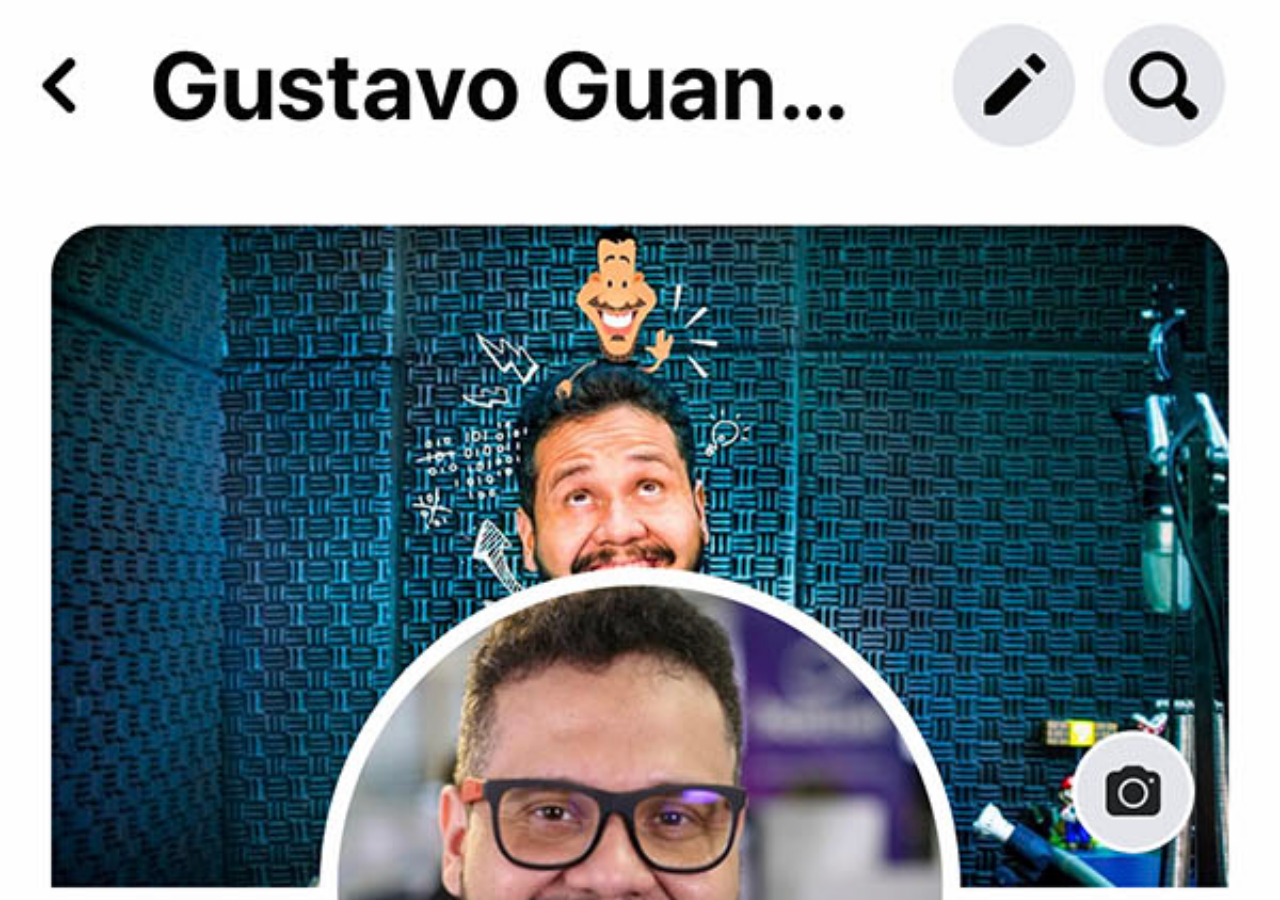
==== facebook.html @ ac6a7a94 "botões laterais com animações" ====
<!DOCTYPE html>
<html lang="pt-br">
<head>
    <meta charset="UTF-8">
    <meta http-equiv="X-UA-Compatible" content="IE=edge">
    <meta name="viewport" content="width=device-width, initial-scale=1.0">
    <title>Facebook</title>
    <style>
        * {
            margin: 0px;
            padding: 0px;
        }

        body {
            height: 100vh;
            width: 100vw;
            background-image: url(imagens/tela-facebook.jpg);
            background-position: top center;
            background-repeat: no-repeat;
            background-size: cover;
        }
    </style>
</head>
<body>
    
</body>
</html>
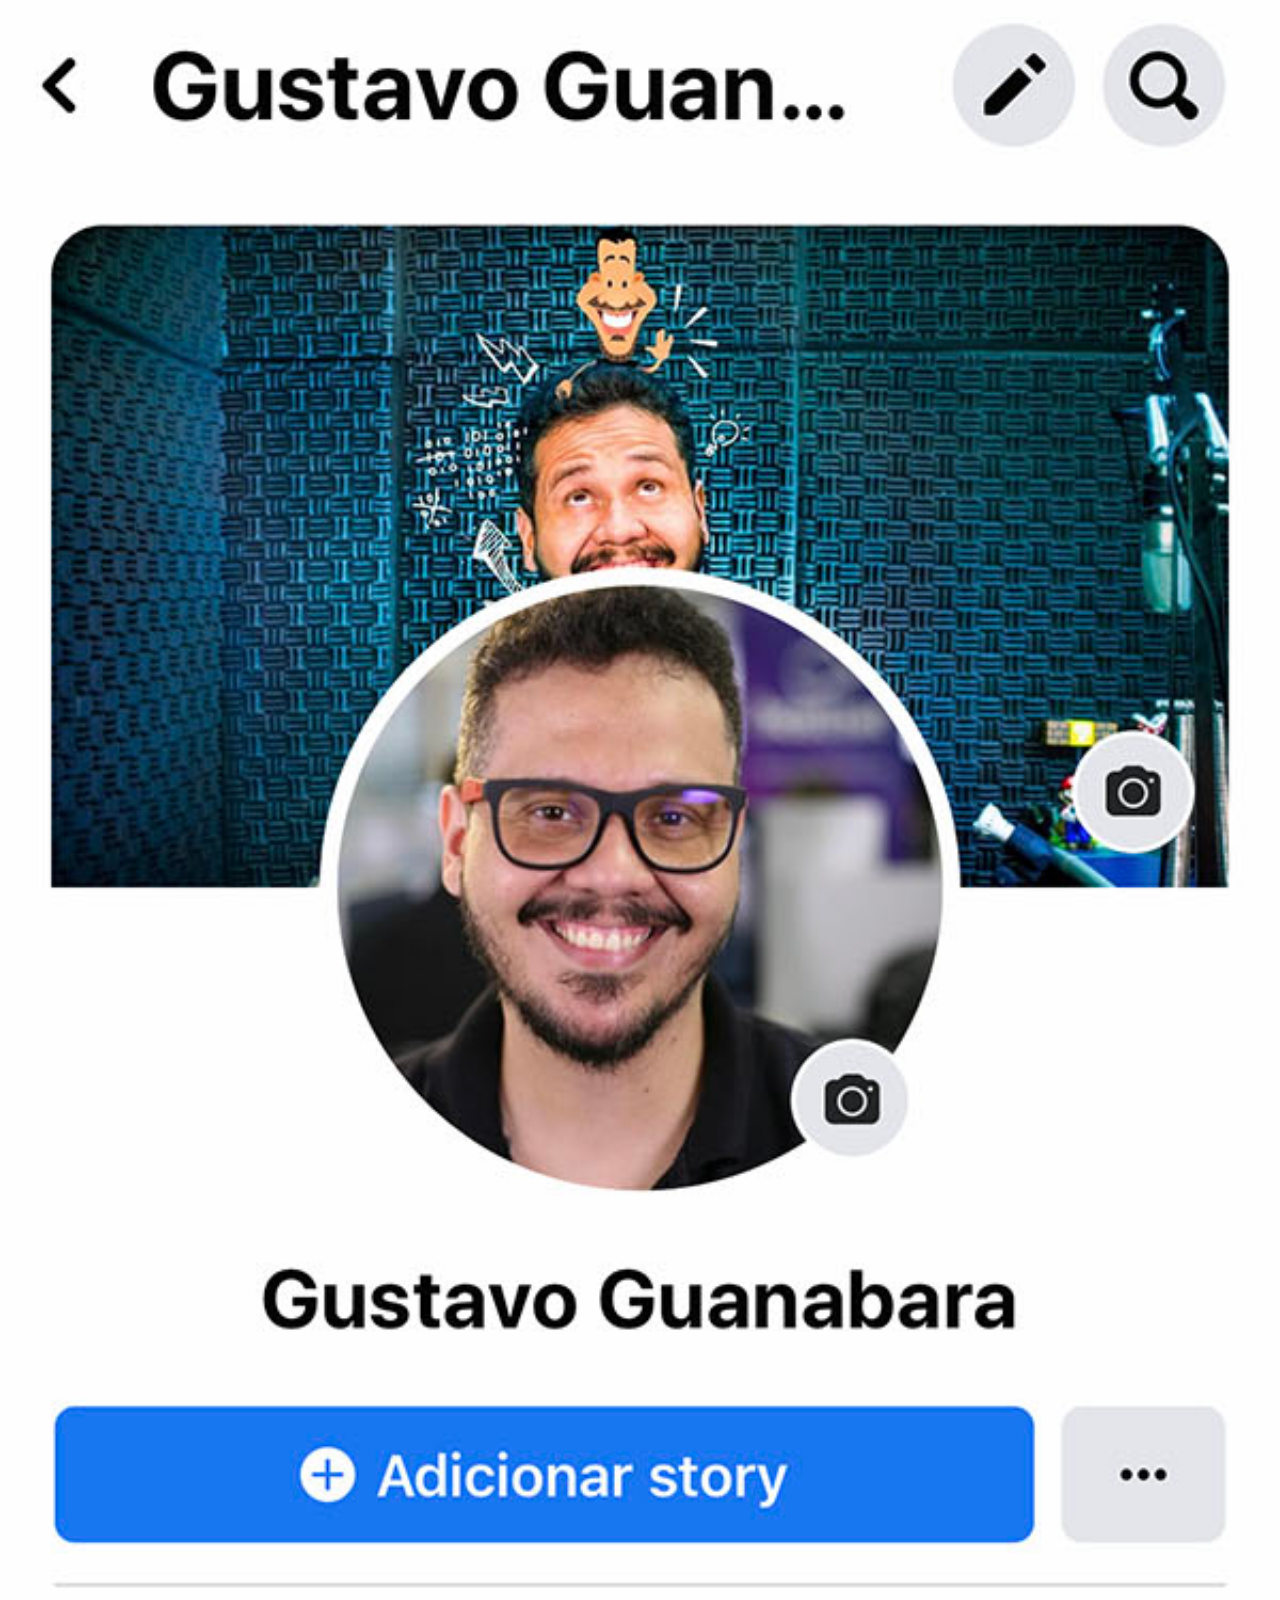
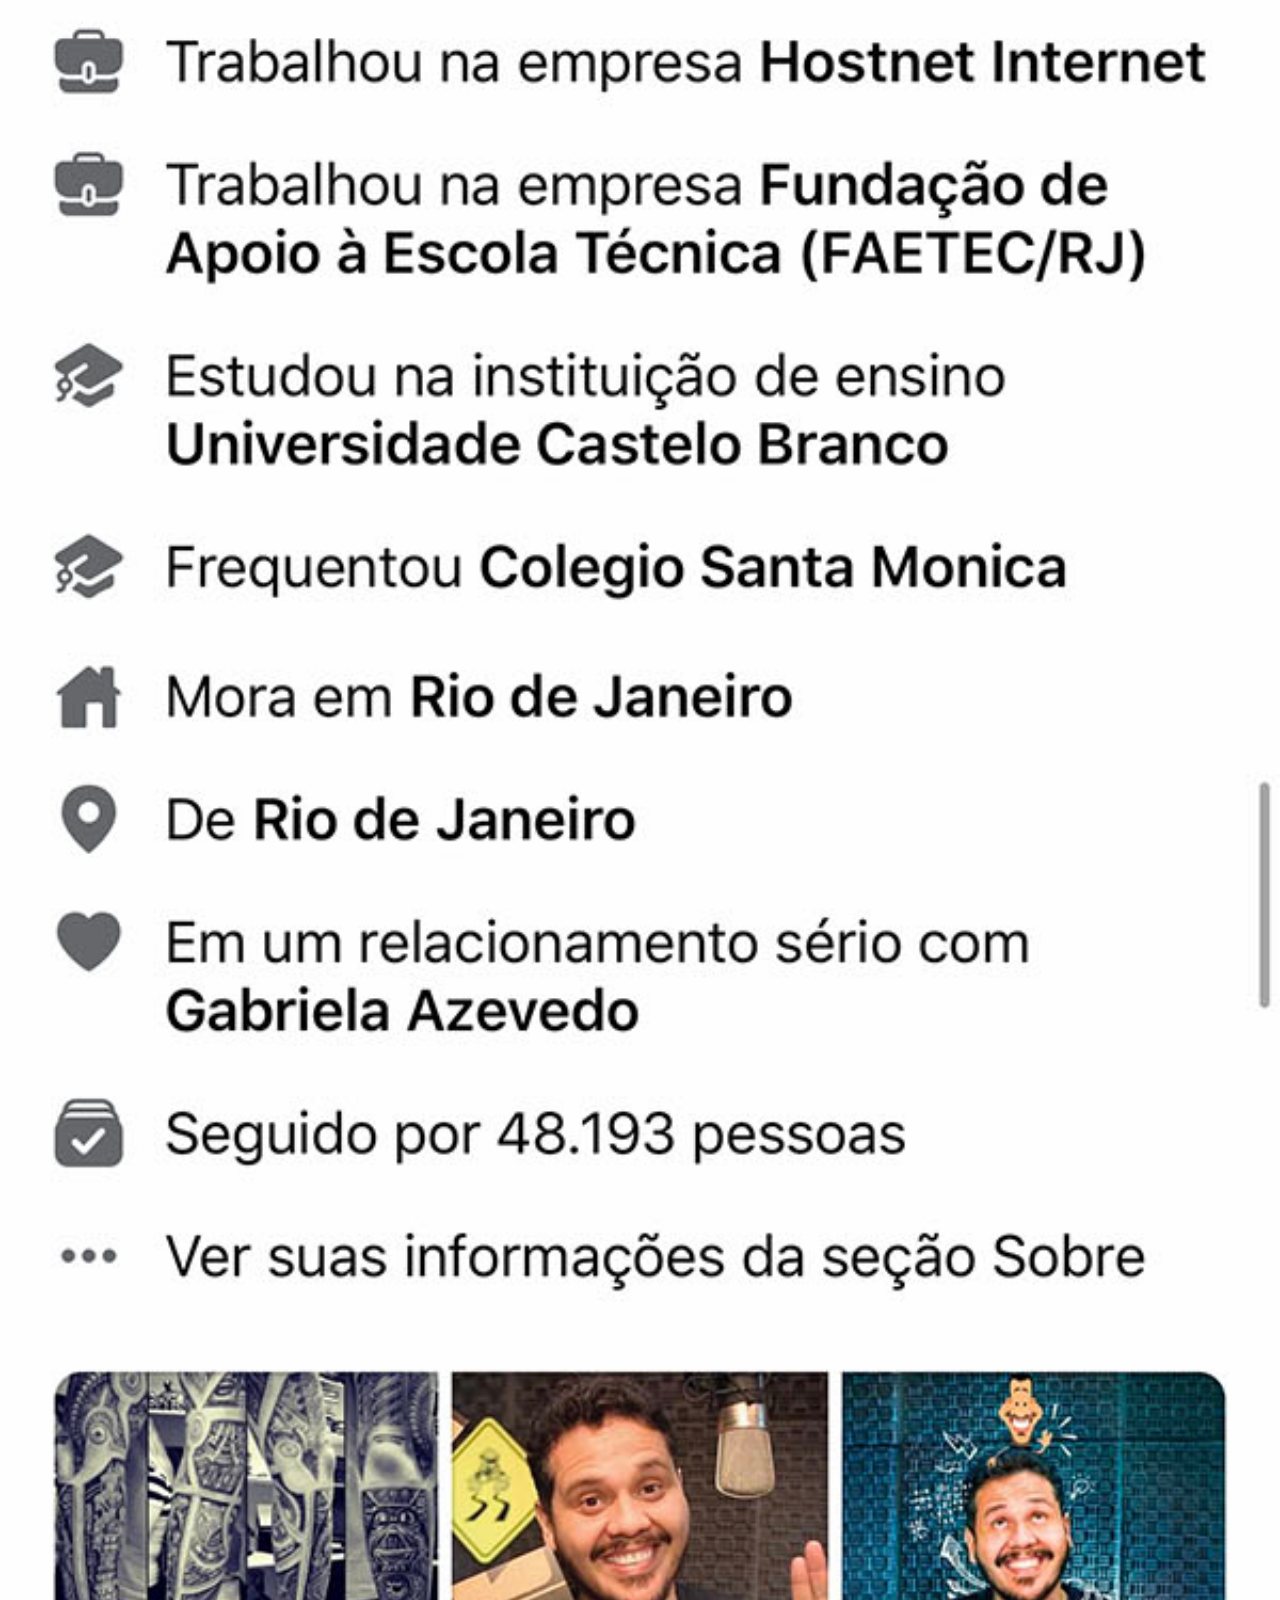
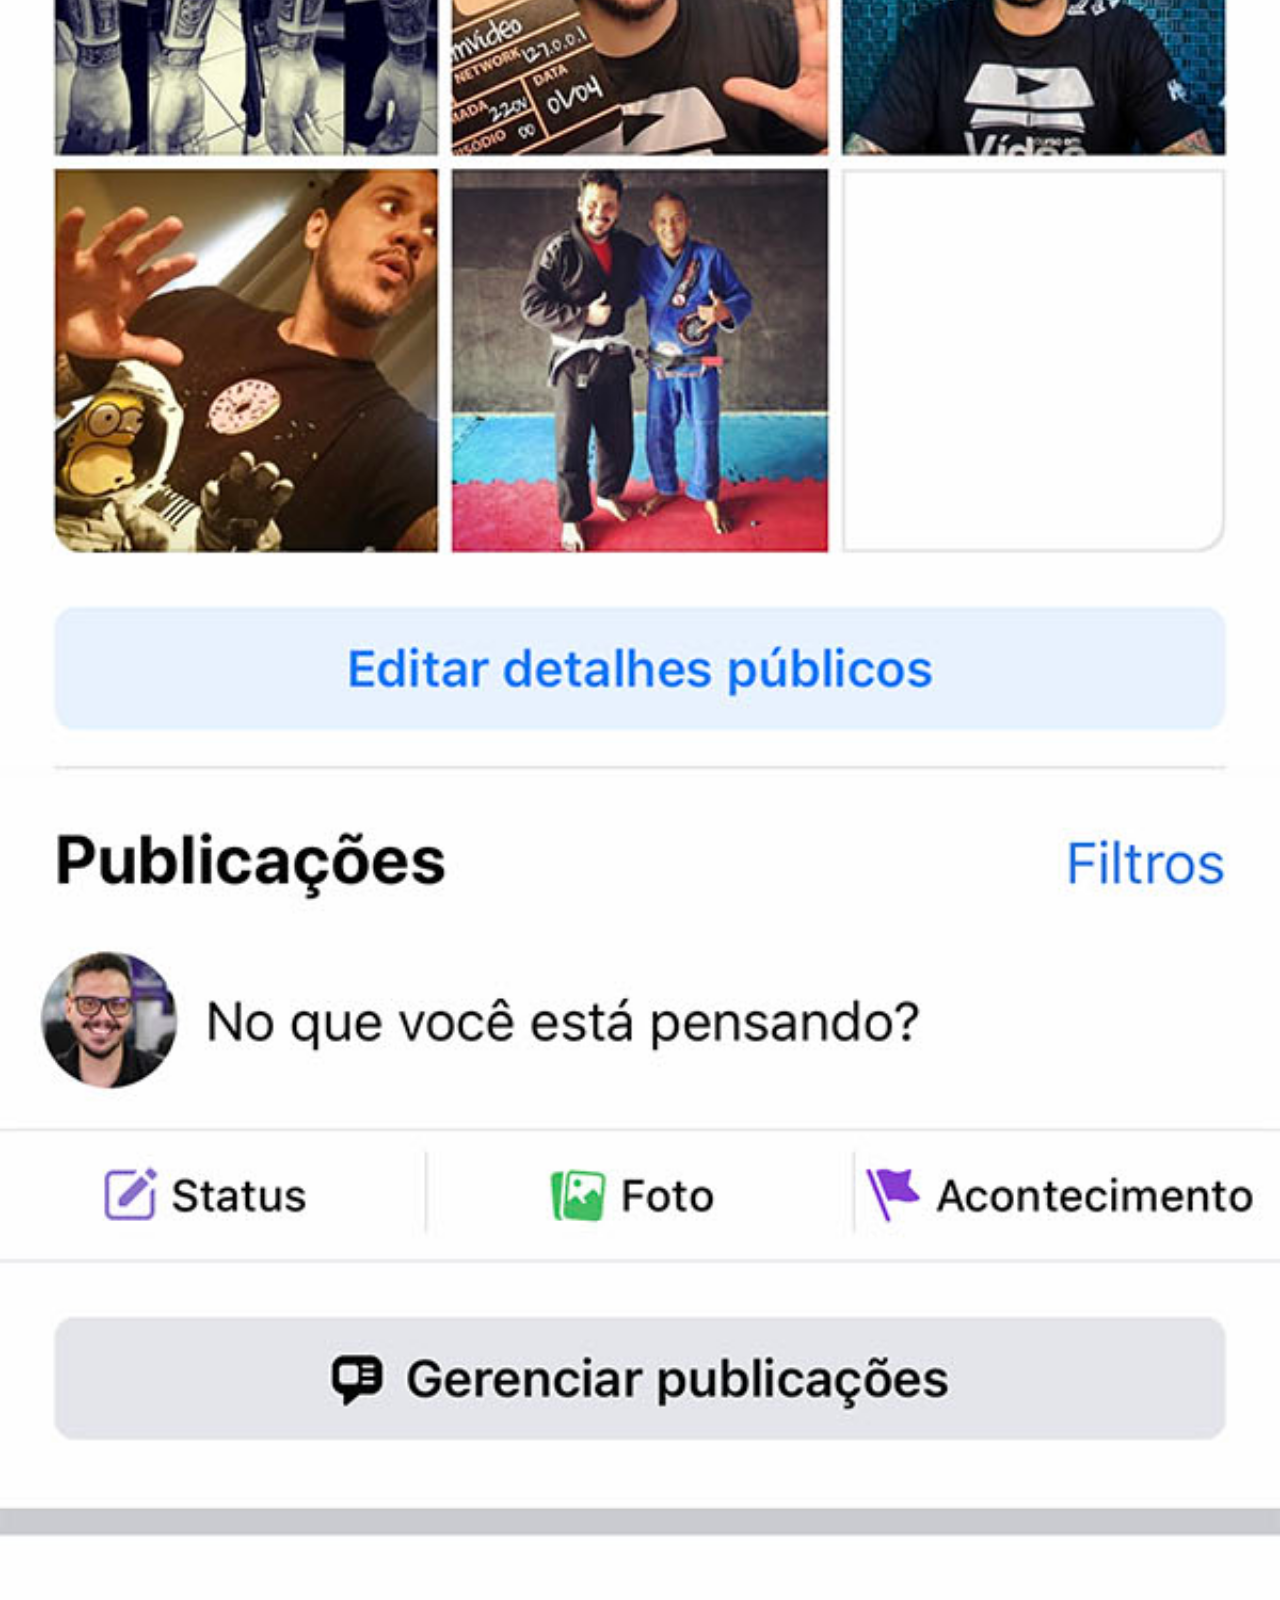
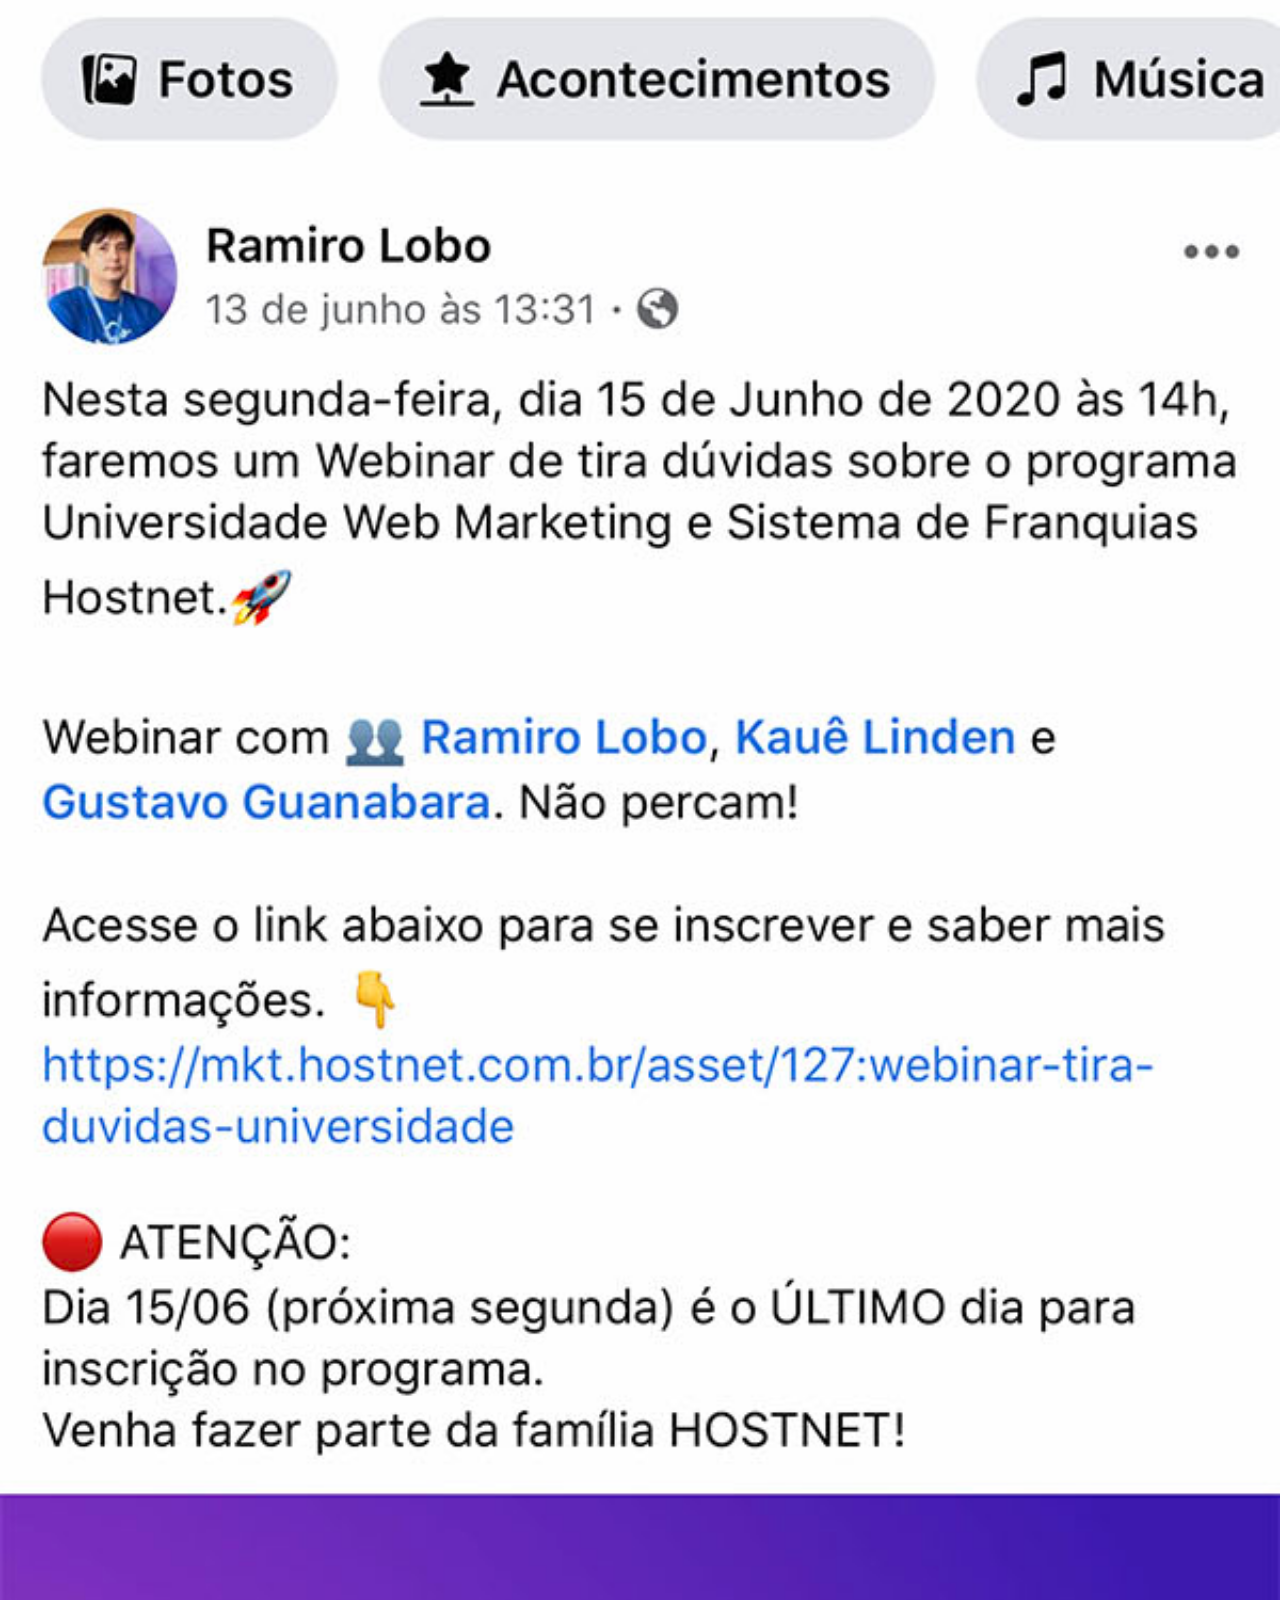
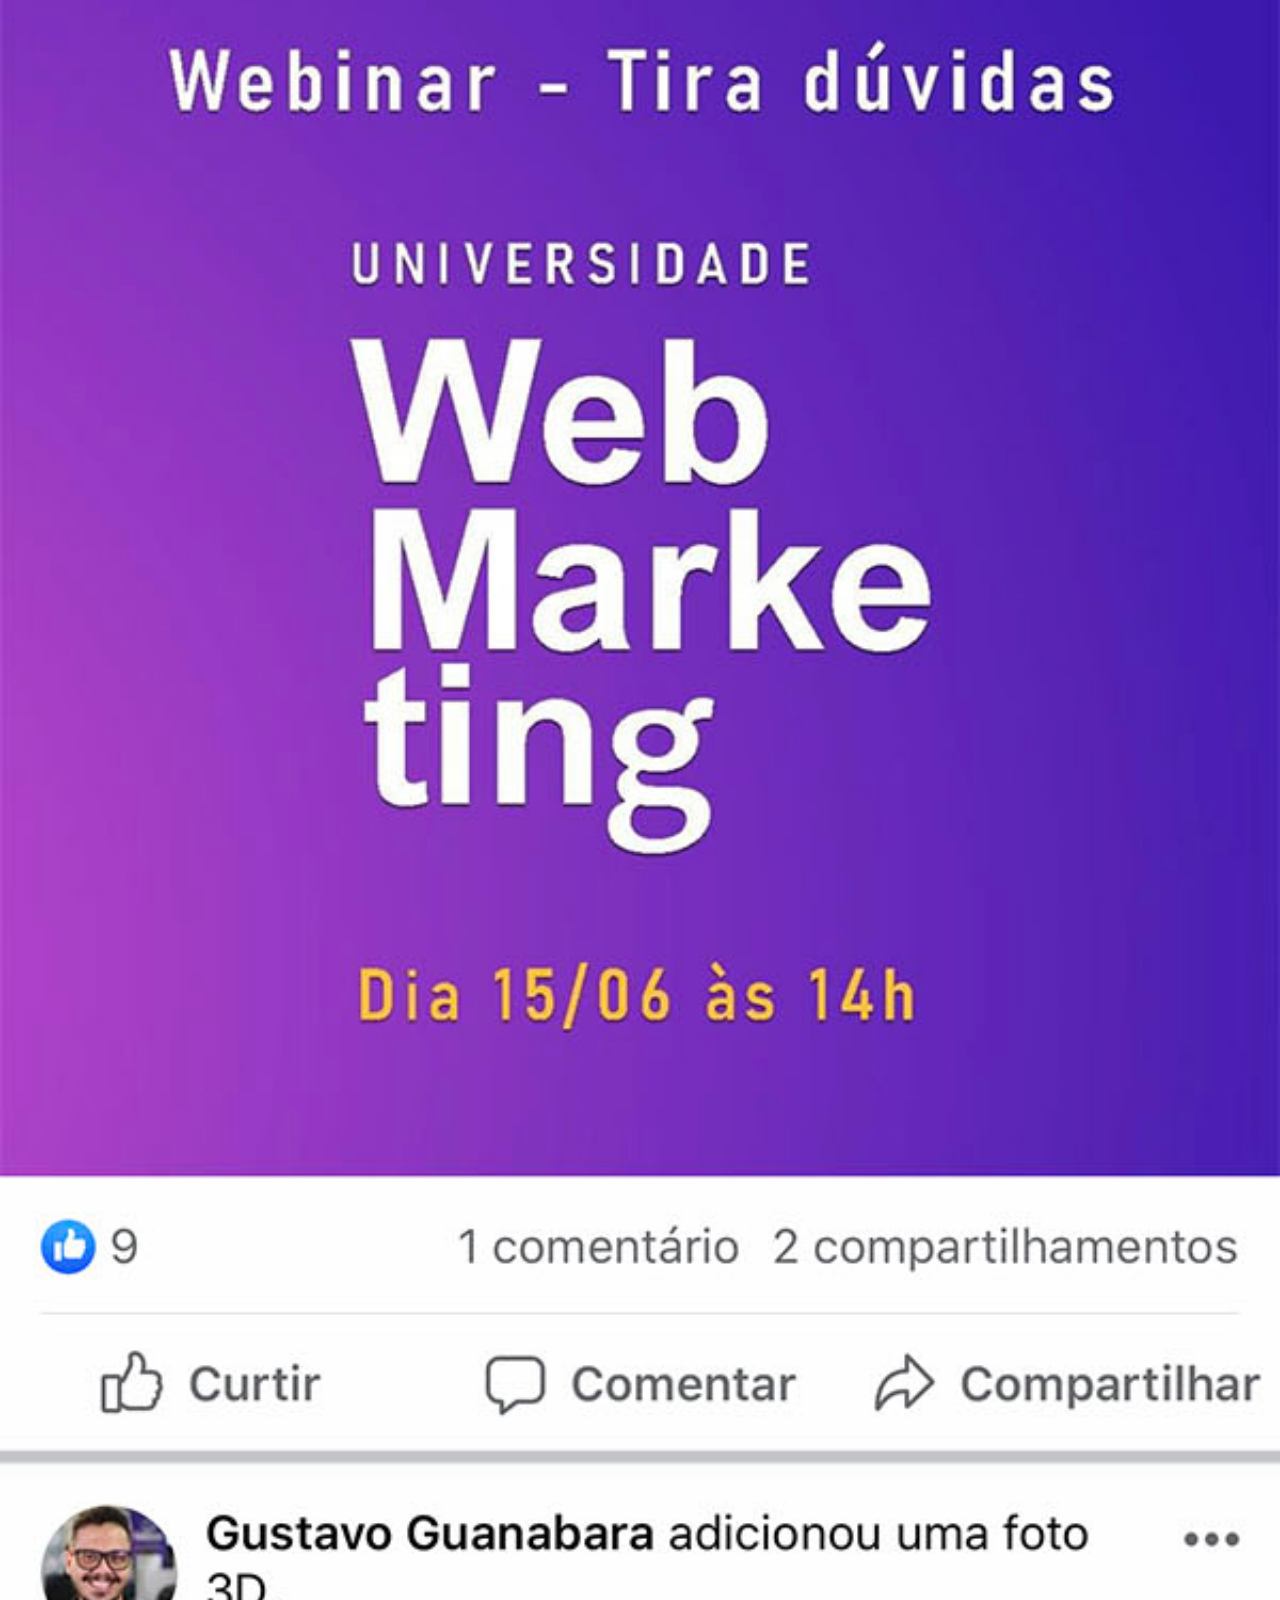
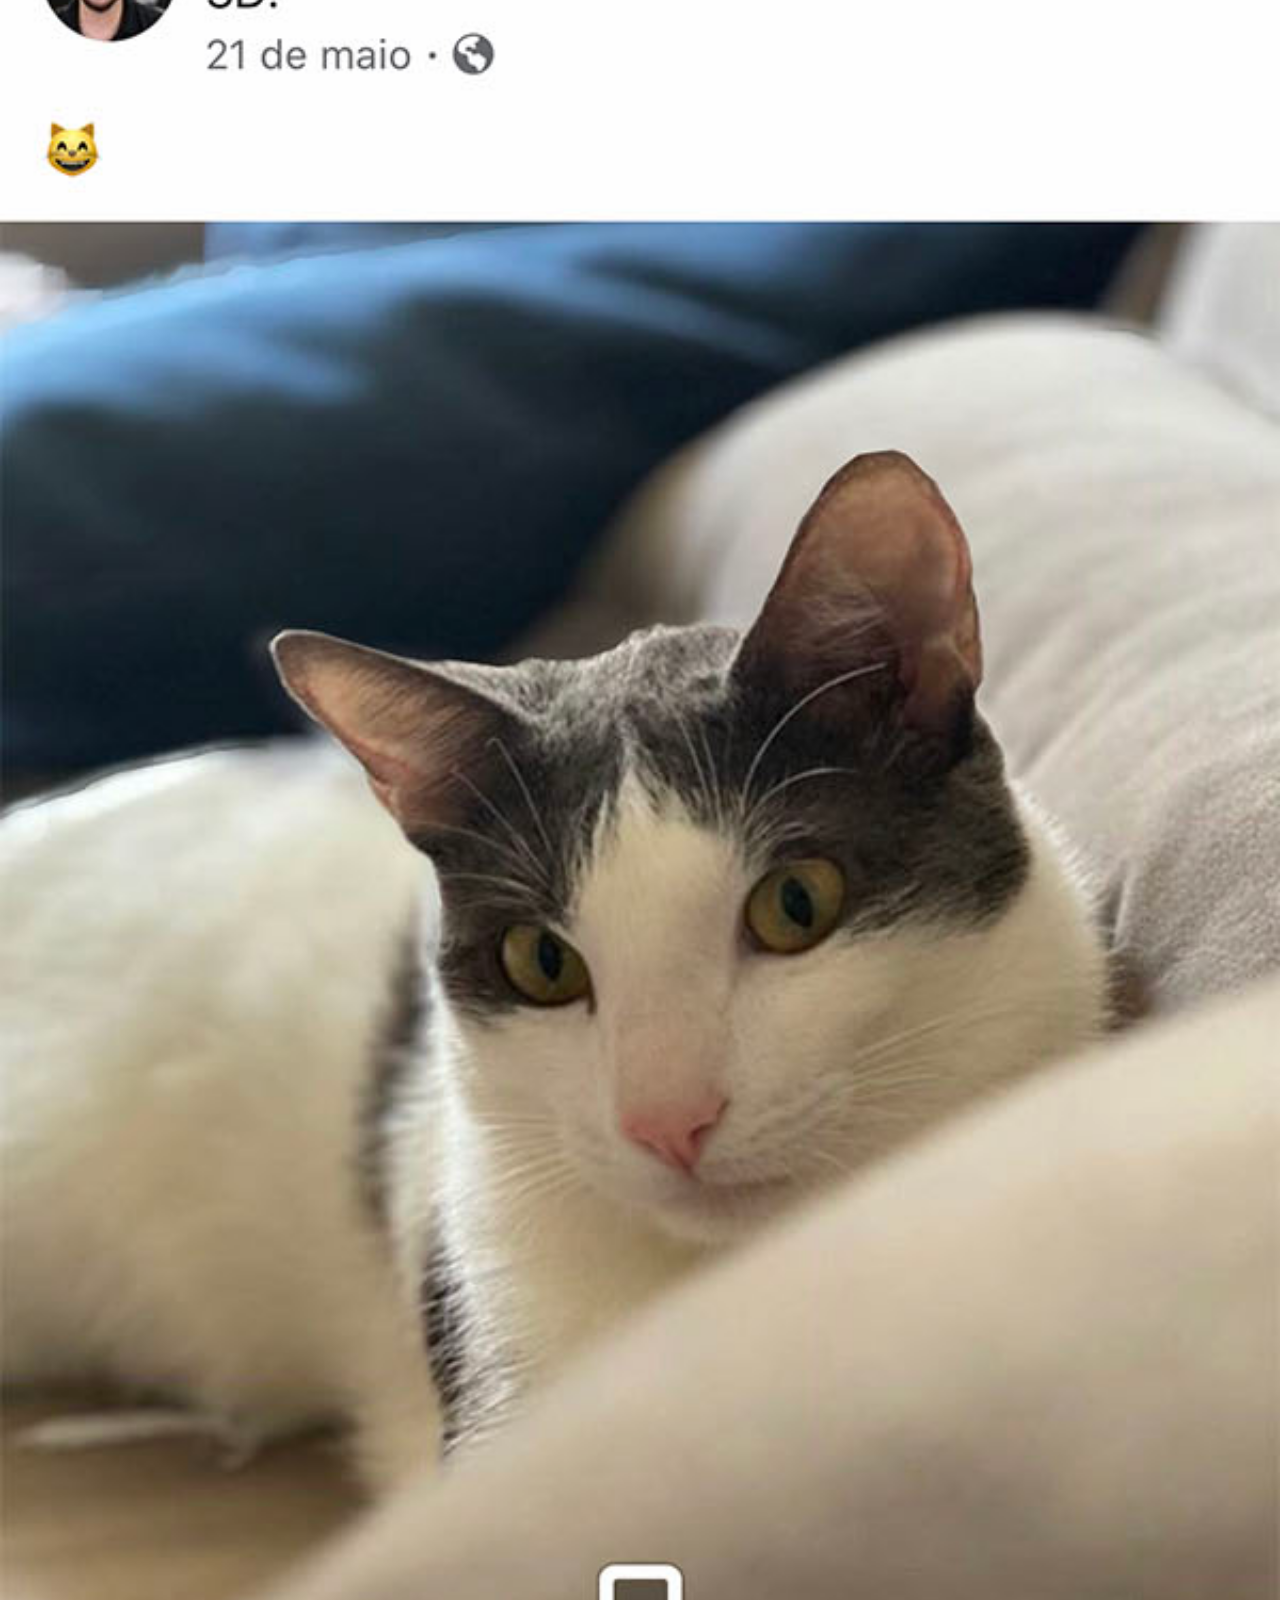
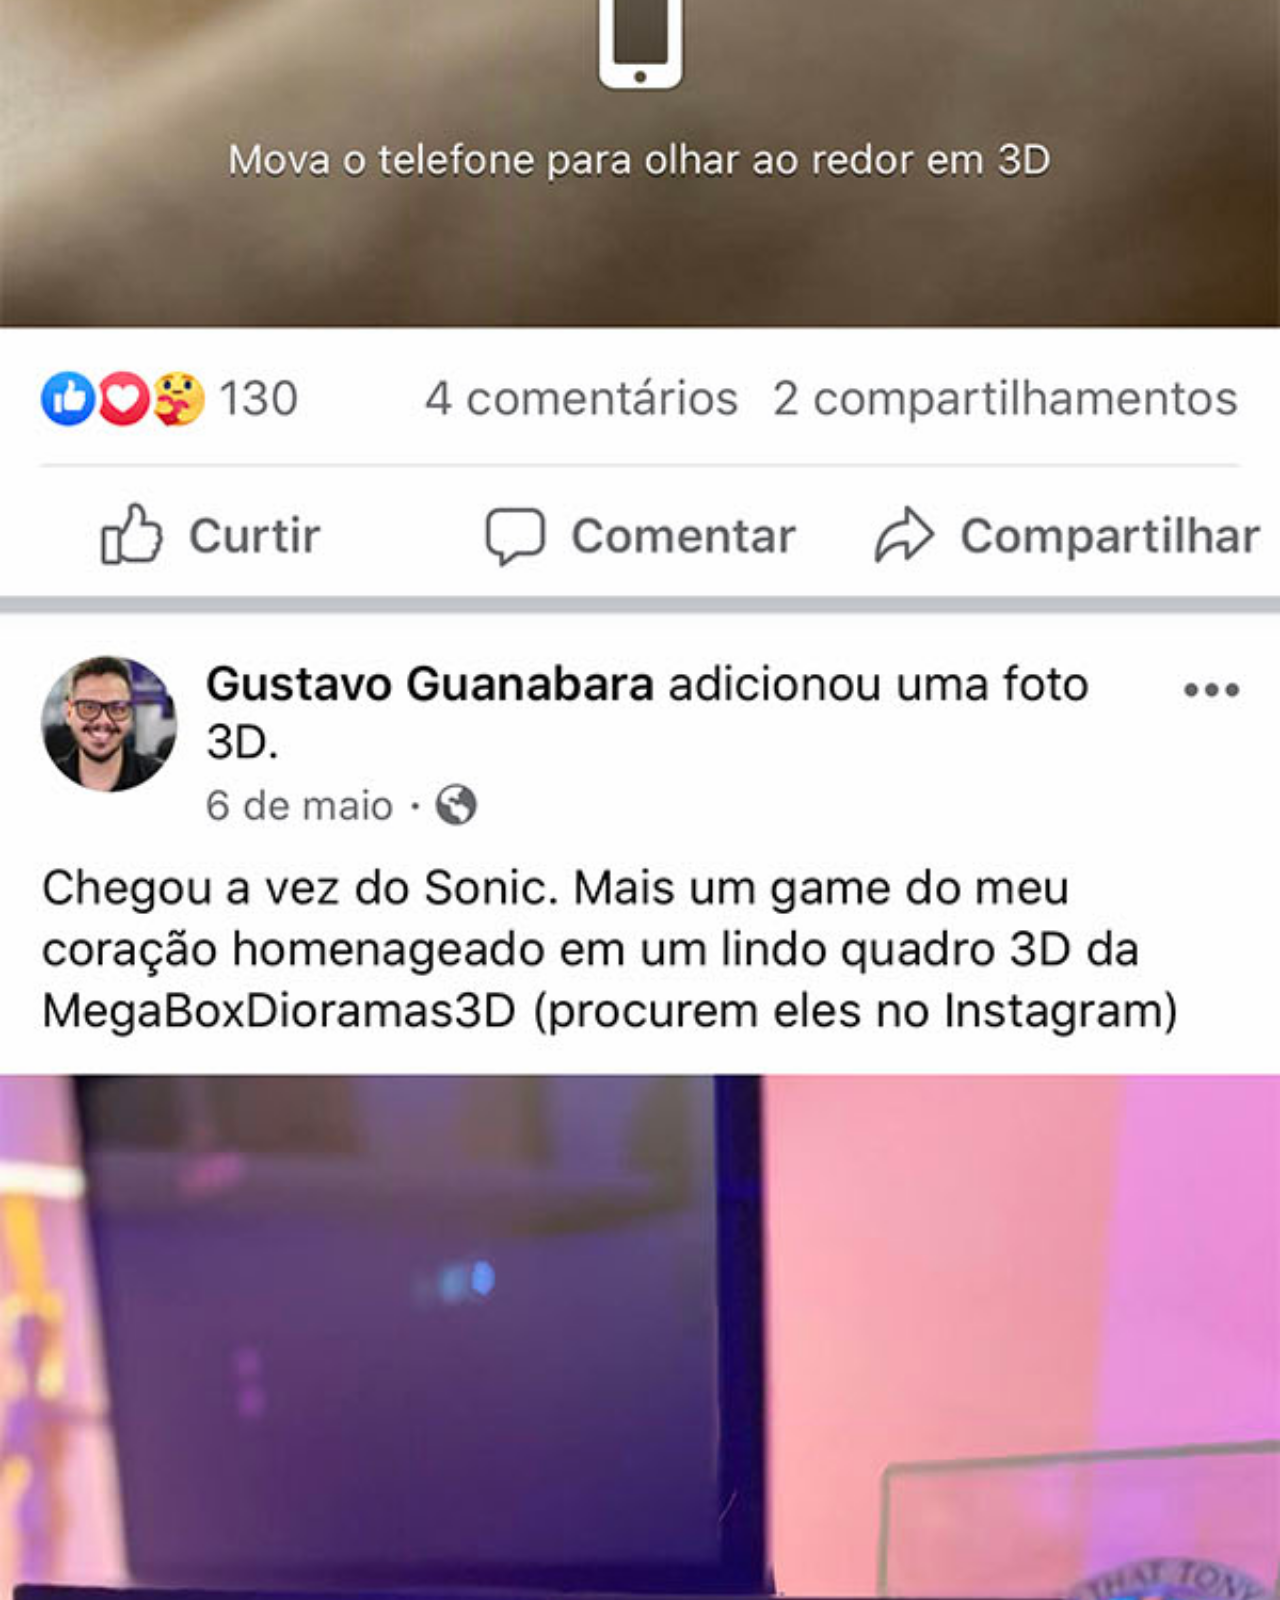
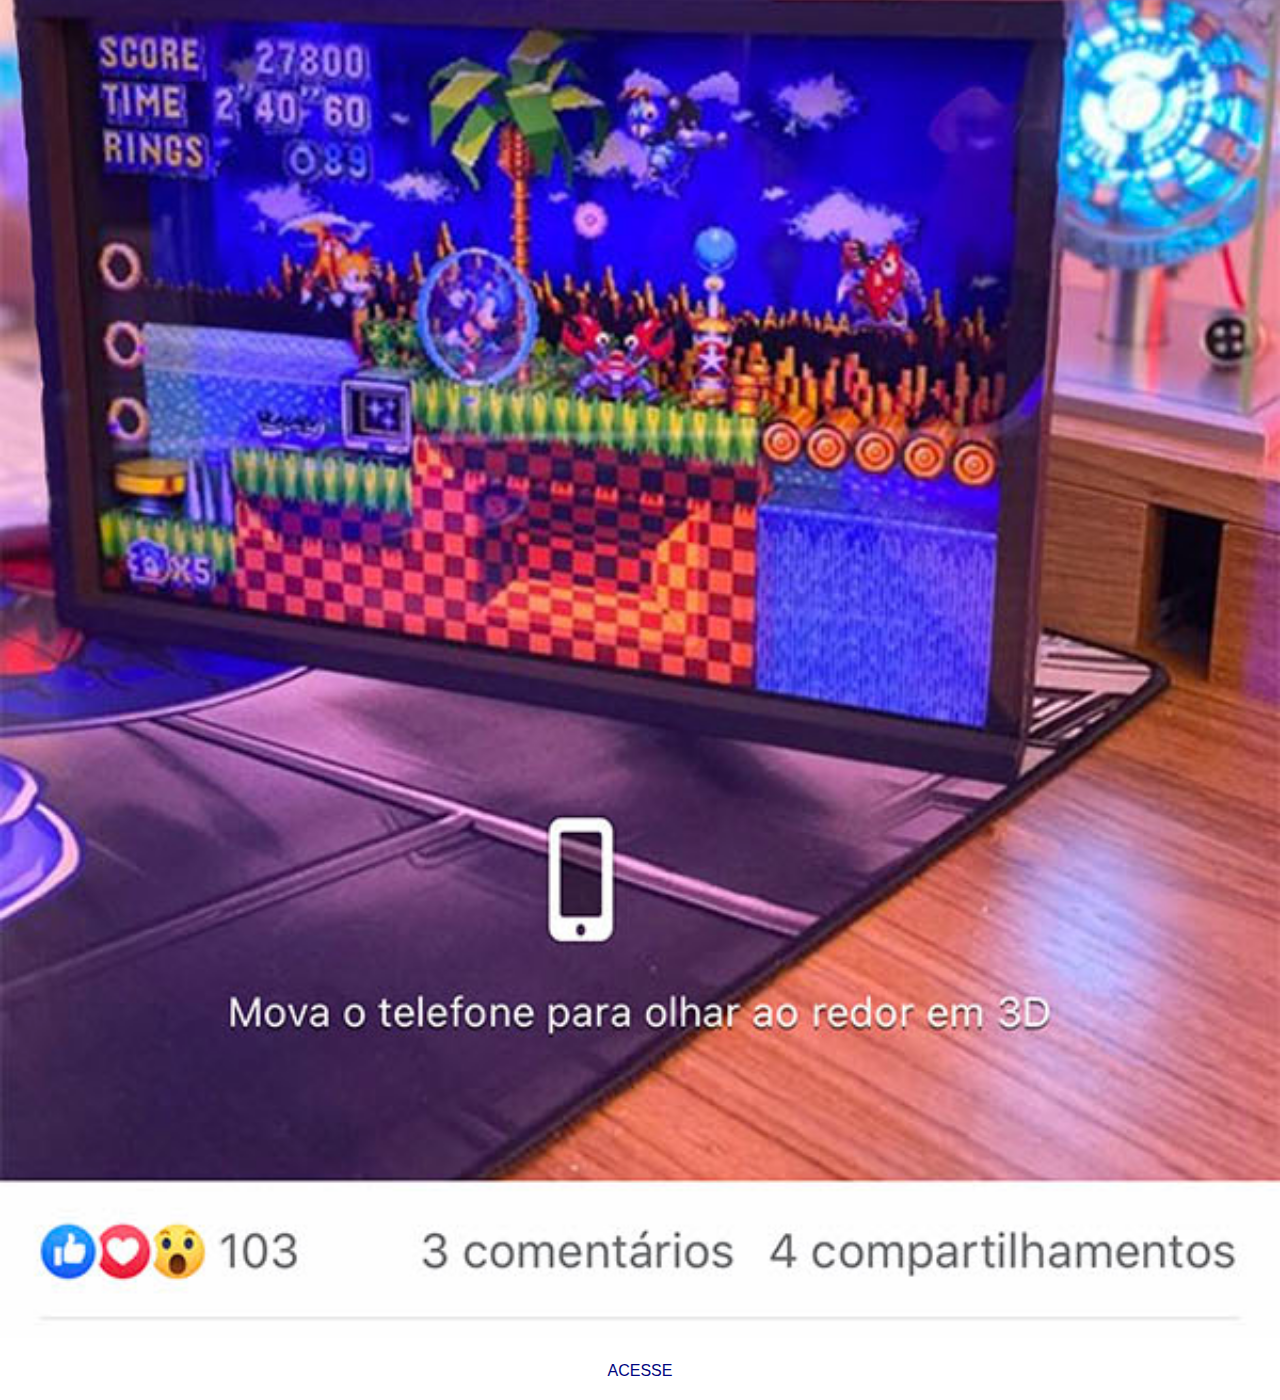
==== commit 72d20d0f: "atualização de arquivos" ====
--- a/facebook.html
+++ b/facebook.html
@@ -19,9 +19,23 @@
             background-repeat: no-repeat;
             background-size: cover;
         }
+        
+        img {
+            width: 100vw;
+        }
+        
+        a {
+            font-family: sans-serif;
+            display: block;
+            text-align: center;
+            padding: 20px;
+            color: rgb(0, 6, 128);
+            text-decoration: none;
+        }
     </style>
 </head>
 <body>
-    
+    <img src="imagens/tela-facebook.jpg" alt="Facebook">
+    <a href="https://www.facebook.com/CursosEmVideo/" target="_blank">ACESSE</a>
 </body>
 </html>